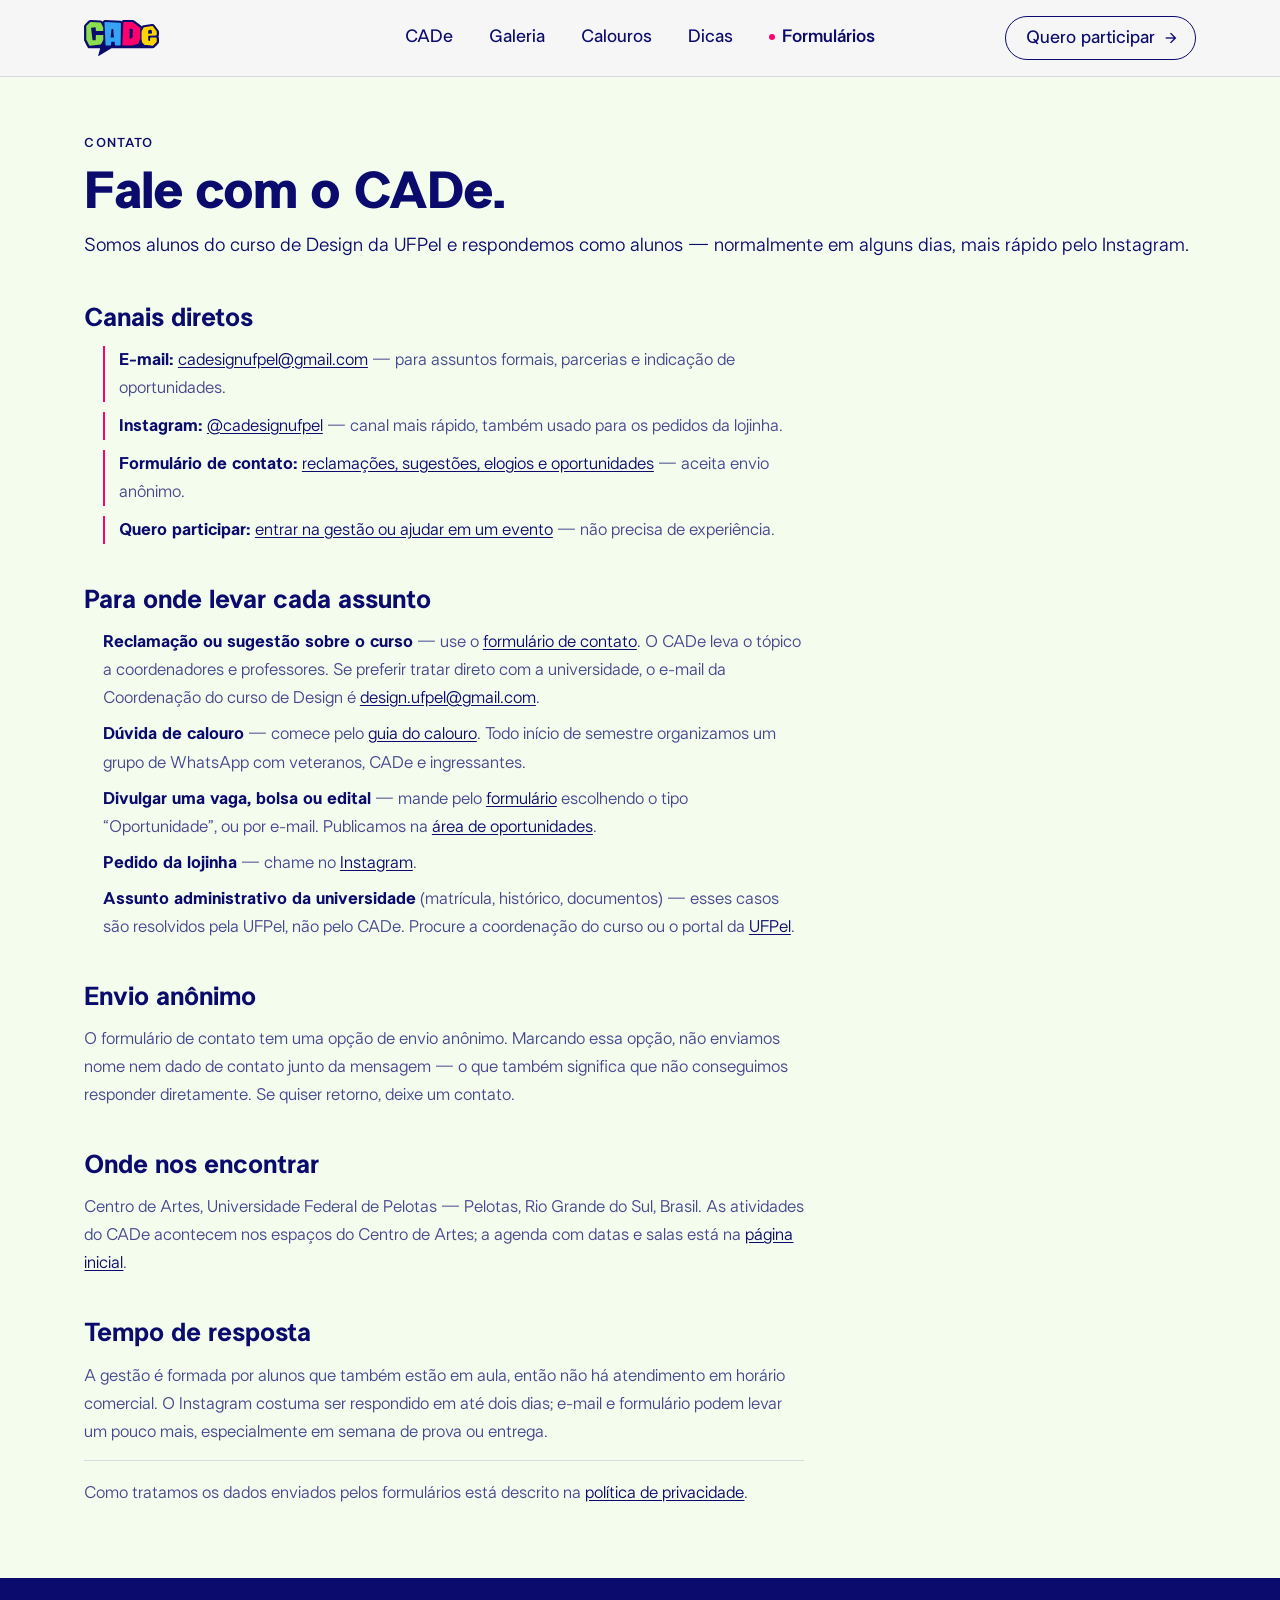
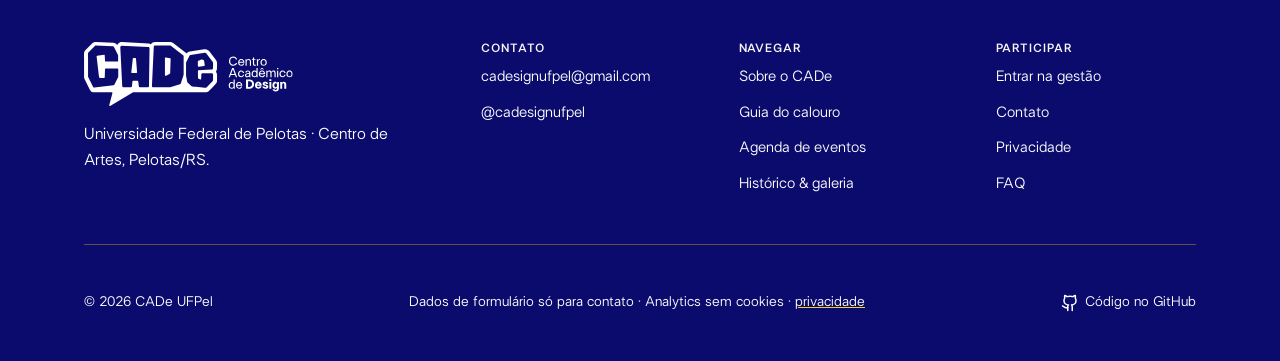
==== contato.html @ 1587efbf "melhorias UX" ====
<!DOCTYPE html>
<html lang="pt-BR">
<head>
<meta charset="utf-8">
<meta name="viewport" content="width=device-width, initial-scale=1, viewport-fit=cover">
<meta name="theme-color" content="#0b0b6d">
<title>Contato — CADe UFPel</title>
<meta name="description" content="Como falar com o Centro Acadêmico de Design da UFPel: e-mail, Instagram, formulários, endereço e para onde levar cada tipo de assunto.">
<link rel="canonical" href="https://cadeufpel.com/contato">
<link rel="alternate" type="text/markdown" href="https://cadeufpel.com/contato.md">
<meta property="og:type" content="website">
<meta property="og:url" content="https://cadeufpel.com/contato">
<meta property="og:site_name" content="CADe UFPel">
<meta property="og:title" content="Contato — CADe UFPel">
<meta property="og:description" content="Como falar com o Centro Acadêmico de Design da UFPel: e-mail, Instagram, formulários, endereço e para onde levar cada tipo de assunto.">
<meta property="og:image" content="https://cadeufpel.com/assets/og-image.png">
<meta property="og:locale" content="pt_BR">
<meta name="twitter:card" content="summary_large_image">
<meta name="twitter:title" content="Contato — CADe UFPel">
<meta name="twitter:description" content="Como falar com o Centro Acadêmico de Design da UFPel: e-mail, Instagram, formulários, endereço e para onde levar cada tipo de assunto.">
<meta name="twitter:image" content="https://cadeufpel.com/assets/og-image.png">
<link rel="preload" href="assets/font/LTSuperior-Regular.woff2" as="font" type="font/woff2" crossorigin>
<link rel="preload" href="assets/font/LTSuperior-ExtraBold.woff2" as="font" type="font/woff2" crossorigin>
<link rel="preload" href="assets/font/material-symbols.woff2" as="font" type="font/woff2" crossorigin>
<link rel="icon" href="assets/favicon.svg" type="image/svg+xml">
<link rel="apple-touch-icon" href="assets/apple-touch-icon.png">
<link rel="stylesheet" href="css/base.css">
<link rel="stylesheet" href="css/nav.css">
<link rel="stylesheet" href="css/agenda.css">
<link rel="stylesheet" href="css/secoes.css">
<link rel="stylesheet" href="css/componentes.css">
<link rel="stylesheet" href="css/icons.css">
<link rel="stylesheet" href="css/responsivo.css">
<link rel="stylesheet" href="css/institucional.css">
<script type="application/ld+json">
{
  "@context": "https://schema.org",
  "@type": "ContactPage",
  "url": "https://cadeufpel.com/contato",
  "inLanguage": "pt-BR",
  "name": "Contato — CADe UFPel",
  "mainEntity": {
    "@type": "Organization",
    "name": "Centro Acadêmico de Design da UFPel",
    "alternateName": ["CADe UFPel", "CADe Design UFPel"],
    "url": "https://cadeufpel.com/",
    "email": "cadesignufpel@gmail.com",
    "address": {
      "@type": "PostalAddress",
      "streetAddress": "Centro de Artes — Universidade Federal de Pelotas",
      "addressLocality": "Pelotas",
      "addressRegion": "RS",
      "addressCountry": "BR"
    },
    "contactPoint": [
      {
        "@type": "ContactPoint",
        "contactType": "geral",
        "email": "cadesignufpel@gmail.com",
        "availableLanguage": ["pt-BR"]
      },
      {
        "@type": "ContactPoint",
        "contactType": "coordenação do curso",
        "email": "design.ufpel@gmail.com",
        "availableLanguage": ["pt-BR"]
      }
    ],
    "sameAs": ["https://www.instagram.com/cadesignufpel", "https://github.com/diego-ruas/SiteCADe"]
  }
}
</script>
</head>
<body>

<!-- ===================== Nav ===================== -->
<header class="nav" data-od-id="nav">
  <div class="wrap nav-inner">
    <a class="nav-marca" href="index.html" aria-label="CADe UFPel — início" data-od-id="nav-marca">
      <img src="assets/logo-cade.svg" alt="CADe UFPel" width="75" height="36">
    </a>

    <button class="nav-toggle" type="button" aria-expanded="false" aria-controls="nav-links" data-od-id="nav-toggle">Menu</button>

    <nav class="nav-links" id="nav-links" aria-label="Seções do site" data-od-id="nav-links">
      <a class="nav-link" href="index.html#area-cade">CADe</a>
      <a class="nav-link" href="galeria.html">Galeria</a>
      <a class="nav-link" href="index.html#area-calouros">Calouros</a>
      <a class="nav-link" href="index.html#area-dicas">Dicas</a>
      <a class="nav-link" href="index.html#area-formularios" aria-current="page">Formulários</a>
      <a class="nav-link nav-link--mobile" href="index.html#form-participar">Quero participar</a>
    </nav>

    <a class="nav-cta" href="index.html#form-participar" data-od-id="nav-cta">
      Quero participar
      <span class="m-icon m-icon--16" aria-hidden="true">&#xe5c8;</span>
    </a>
  </div>
</header>

<main id="topo">
<div class="area" id="area-contato" style="background:var(--bg-forms)" data-od-id="area-contato">
  <section class="sec wrap" data-od-id="contato-institucional">
    <div class="sec-head">
      <p class="eyebrow">CONTATO</p>
      <h1 class="h-sec">Fale com o CADe.</h1>
      <p class="lead">Somos alunos do curso de Design da UFPel e respondemos como alunos — normalmente em alguns dias, mais rápido pelo Instagram.</p>
    </div>

    <div class="inst-prosa" data-od-id="contato-prosa">
      <h2>Canais diretos</h2>
      <ul class="inst-canais">
        <li><span><b>E-mail:</b> <a href="mailto:cadesignufpel@gmail.com">cadesignufpel@gmail.com</a> — para assuntos formais, parcerias e indicação de oportunidades.</span></li>
        <li><span><b>Instagram:</b> <a href="https://www.instagram.com/cadesignufpel" target="_blank" rel="noopener">@cadesignufpel</a> — canal mais rápido, também usado para os pedidos da lojinha.</span></li>
        <li><span><b>Formulário de contato:</b> <a href="index.html#form-falar">reclamações, sugestões, elogios e oportunidades</a> — aceita envio anônimo.</span></li>
        <li><span><b>Quero participar:</b> <a href="index.html#form-participar">entrar na gestão ou ajudar em um evento</a> — não precisa de experiência.</span></li>
      </ul>

      <h2>Para onde levar cada assunto</h2>
      <ul>
        <li><b>Reclamação ou sugestão sobre o curso</b> — use o <a href="index.html#form-falar">formulário de contato</a>. O CADe leva o tópico a coordenadores e professores. Se preferir tratar direto com a universidade, o e-mail da Coordenação do curso de Design é <a href="mailto:design.ufpel@gmail.com">design.ufpel@gmail.com</a>.</li>
        <li><b>Dúvida de calouro</b> — comece pelo <a href="index.html#area-calouros">guia do calouro</a>. Todo início de semestre organizamos um grupo de WhatsApp com veteranos, CADe e ingressantes.</li>
        <li><b>Divulgar uma vaga, bolsa ou edital</b> — mande pelo <a href="index.html#form-falar">formulário</a> escolhendo o tipo &ldquo;Oportunidade&rdquo;, ou por e-mail. Publicamos na <a href="index.html#oportunidades">área de oportunidades</a>.</li>
        <li><b>Pedido da lojinha</b> — chame no <a href="https://www.instagram.com/cadesignufpel" target="_blank" rel="noopener">Instagram</a>.</li>
        <li><b>Assunto administrativo da universidade</b> (matrícula, histórico, documentos) — esses casos são resolvidos pela UFPel, não pelo CADe. Procure a coordenação do curso ou o portal da <a href="https://portal.ufpel.edu.br/" target="_blank" rel="noopener">UFPel</a>.</li>
      </ul>

      <h2>Envio anônimo</h2>
      <p>O formulário de contato tem uma opção de envio anônimo. Marcando essa opção, não enviamos nome nem dado de contato junto da mensagem — o que também significa que não conseguimos responder diretamente. Se quiser retorno, deixe um contato.</p>

      <h2>Onde nos encontrar</h2>
      <p>Centro de Artes, Universidade Federal de Pelotas — Pelotas, Rio Grande do Sul, Brasil. As atividades do CADe acontecem nos espaços do Centro de Artes; a agenda com datas e salas está na <a href="index.html#agenda">página inicial</a>.</p>

      <h2>Tempo de resposta</h2>
      <p>A gestão é formada por alunos que também estão em aula, então não há atendimento em horário comercial. O Instagram costuma ser respondido em até dois dias; e-mail e formulário podem levar um pouco mais, especialmente em semana de prova ou entrega.</p>

      <p class="inst-nota">Como tratamos os dados enviados pelos formulários está descrito na <a href="privacidade.html">política de privacidade</a>.</p>
    </div>
  </section>
</div>
</main>

<!-- ===================== Footer ===================== -->
<footer class="footer sobre-navy" data-od-id="footer">
  <div class="wrap">
    <div class="footer-top">
      <div class="footer-marca">
        <img src="assets/logo-footer.svg" alt="CADe UFPel" width="209" height="64">
        <p>Universidade Federal de Pelotas · Centro de Artes, Pelotas/RS.</p>
      </div>

      <div class="footer-col">
        <b>CONTATO</b>
        <a href="mailto:cadesignufpel@gmail.com">cadesignufpel@gmail.com</a>
        <a href="https://www.instagram.com/cadesignufpel">@cadesignufpel</a>
      </div>

      <nav class="footer-col" aria-label="Navegar">
        <b>NAVEGAR</b>
        <a href="sobre.html">Sobre o CADe</a>
        <a href="index.html#area-calouros">Guia do calouro</a>
        <a href="index.html#agenda">Agenda de eventos</a>
        <a href="galeria.html">Histórico &amp; galeria</a>
      </nav>

      <nav class="footer-col" aria-label="Participar">
        <b>PARTICIPAR</b>
        <a href="index.html#form-participar">Entrar na gestão</a>
        <a href="contato.html">Contato</a>
        <a href="privacidade.html">Privacidade</a>
        <a href="index.html#faq">FAQ</a>
      </nav>
    </div>

    <div class="footer-rule"></div>

    <div class="footer-bottom">
      <p>© 2026 CADe UFPel</p>
      <p>Dados de formulário só para contato · Analytics sem cookies · <a href="privacidade.html">privacidade</a></p>
      <a class="footer-github" href="https://github.com/diego-ruas/SiteCADe" target="_blank" rel="noopener">
        <svg class="brand-icon" viewBox="0 0 24 24" width="18" height="18" fill="none" stroke="currentColor" stroke-width="2" stroke-linecap="round" stroke-linejoin="round" aria-hidden="true"><path d="M15 22v-4a4.8 4.8 0 0 0-1-3.5c3 0 6-2 6-5.5.08-1.25-.27-2.48-1-3.5.28-1.15.28-2.35 0-3.5 0 0-1 0-3 1.5-2.64-.5-5.36-.5-8 0C6 2 5 2 5 2c-.3 1.15-.3 2.35 0 3.5A5.403 5.403 0 0 0 4 9c0 3.5 3 5.5 6 5.5-.39.49-.68 1.05-.85 1.65-.17.6-.22 1.23-.15 1.85v4"/><path d="M9 18c-4.51 2-5-2-7-2"/></svg>
        Código no GitHub
      </a>
    </div>
  </div>
</footer>

<script>
/* ---------- Menu mobile ---------- */
(function(){
  var btn = document.querySelector('.nav-toggle');
  var links = document.getElementById('nav-links');
  btn.addEventListener('click', function(){
    var aberto = links.dataset.aberto === 'true';
    links.dataset.aberto = String(!aberto);
    btn.setAttribute('aria-expanded', String(!aberto));
  });
  links.addEventListener('click', function(e){
    if (e.target.closest('a')) { links.dataset.aberto = 'false'; btn.setAttribute('aria-expanded','false'); }
  });
})();
</script>
</body>
</html>
---- css/base.css ----
/* ============================================================
   Tipografia — LT Superior (self-hosted, assets/font/)
   ============================================================ */
@font-face{
  font-family:'LTSuperior';font-weight:400;font-style:normal;font-display:swap;
  src:url('../assets/font/LTSuperior-Regular.woff2') format('woff2');
}
@font-face{
  font-family:'LTSuperior';font-weight:500;font-style:normal;font-display:swap;
  src:url('../assets/font/LTSuperior-Medium.woff2') format('woff2');
}
@font-face{
  font-family:'LTSuperior';font-weight:600;font-style:normal;font-display:swap;
  src:url('../assets/font/LTSuperior-SemiBold.woff2') format('woff2');
}
@font-face{
  font-family:'LTSuperior';font-weight:700;font-style:normal;font-display:swap;
  src:url('../assets/font/LTSuperior-Bold.woff2') format('woff2');
}
@font-face{
  font-family:'LTSuperior';font-weight:800;font-style:normal;font-display:swap;
  src:url('../assets/font/LTSuperior-ExtraBold.woff2') format('woff2');
}

/* ============================================================
   Design system — CADe UFPel (migrado do Figma)
   ============================================================ */
:root{
  /* Cores da marca */
  --navy:#0b0b6d;          /* texto/sobre-claro + primária */
  --branco:#f6f6f6;        /* superfície */
  --ciano:#00dbee;
  --verde:#8cde51;
  --amarelo:#ffd500;
  --azul:#36a4f2;
  --rosa:#ff006d;
  --vermelho:#f6042e;
  --preto:#111111;

  /* Fundos de área */
  --bg-cade:#f2f3f9;
  --bg-calouros:#e9fcfe;
  --bg-dicas:#fffbe8;
  --bg-forms:#f3fced;

  /* Derivados */
  --linha:rgba(11,11,109,.12);
  --navy-75:rgba(11,11,109,.75);
  --navy-70:rgba(11,11,109,.7);
  --navy-55:rgba(11,11,109,.55);
  --navy-50:rgba(11,11,109,.5);
  --navy-35:rgba(11,11,109,.35);
  --verde-hover:#79cf3c;
  --navy-hover:#16168f;

  /* Ritmo */
  --gut:clamp(20px,6.6vw,96px);
  --sec-y:clamp(32px,4.5vw,64px);
  --r-card:20px;
  --r-painel:18px;
  --r-pill:100px;
}

*,*::before,*::after{box-sizing:border-box}
html{scroll-behavior:smooth;-webkit-text-size-adjust:100%}
body{
  margin:0;
  font-family:'LTSuperior',system-ui,sans-serif;
  font-variation-settings:"wdth" 100;
  color:var(--navy);
  background:var(--bg-cade);
  overflow-x:clip; /* clip, não hidden: hidden cria contexto de rolagem e mata o position:sticky da nav */
}
img{display:block;max-width:100%}
button{font:inherit;color:inherit}
h1,h2,h3,p{margin:0}
ul{margin:0;padding:0;list-style:none}

:where(a,button,summary,input,select,textarea,[tabindex]):focus-visible{
  outline:3px solid var(--navy);
  outline-offset:2px;
  border-radius:6px;
}
.sobre-navy :where(a,button):focus-visible{outline-color:var(--ciano)}

/* ---------- Tipografia ---------- */
.eyebrow{font-size:13px;font-weight:600;line-height:1.4;letter-spacing:1.04px}
.h-sec{font-size:clamp(32px,4.6vw,52px);font-weight:800;line-height:1.05;letter-spacing:-.02em}
.lead{font-size:clamp(16px,1.6vw,19px);font-weight:400;line-height:1.6}

/* ---------- Estrutura ---------- */
/* âncoras não podem parar embaixo da nav fixa */
.area,section[id],[id^="form-"]{scroll-margin-top:88px}

.area{position:relative}
.faixa{height:8px;width:100%}
.wrap{max-width:1440px;margin-inline:auto;padding-inline:var(--gut)}
.sec{padding-block:var(--sec-y);position:relative}
.sec-head{display:flex;flex-direction:column;gap:12px}

/* mascotes decorativos no canto superior direito da seção */
.mascote-canto{position:absolute;top:clamp(16px,4vw,48px);right:var(--gut);width:clamp(104px,13vw,176px);height:auto;pointer-events:none}

/* ---------- Botões ---------- */
.btn{
  display:inline-flex;align-items:center;justify-content:center;gap:8px;
  padding:20px 32px;border-radius:var(--r-pill);border:2px solid transparent;
  font-size:16px;font-weight:700;line-height:1.4;text-decoration:none;
  cursor:pointer;min-height:44px;
  transition:background-color .18s ease,border-color .18s ease,transform .18s ease;
}
.btn svg{width:20px;height:20px;flex:none}
.btn--primary{background:var(--verde);border-color:var(--verde);color:var(--navy)}
.btn--navy{background:var(--navy);border-color:var(--navy);color:var(--branco)}
.btn--ghost{background:var(--branco);border-color:var(--navy);color:var(--navy)}
.btn--bloco{width:100%}

@media (hover:hover){
  .btn--primary:hover{background:var(--verde-hover);border-color:var(--verde-hover)}
  .btn--navy:hover{background:var(--navy-hover);border-color:var(--navy-hover)}
  .btn--ghost:hover{background:#e2e4f2}
}
---- css/nav.css ----
/* ============================================================
   01 Nav
   ============================================================ */
.nav{
  position:sticky;top:0;z-index:50;background:var(--branco);
  border-bottom:1px solid var(--linha);
}
.nav-inner{display:grid;grid-template-columns:1fr auto 1fr;align-items:center;column-gap:24px;padding-block:16px}
.nav-marca{justify-self:start}
.nav-marca img{height:36px;width:auto}
.nav-toggle{justify-self:end}
.nav-links{display:flex;align-items:center;justify-self:center;gap:32px}
.nav-cta{justify-self:end}
.nav-link{
  display:inline-flex;align-items:center;gap:7px;
  font-size:18px;font-weight:500;color:var(--navy);text-decoration:none;
  padding:8px 2px;border-bottom:2px solid transparent;
}
.nav-link[aria-current="page"]{font-weight:600}
/* o ponto vive no link ativo, então acompanha a seção em que você está */
.nav-link[aria-current="page"]::before{
  content:"";width:6px;height:6px;border-radius:50%;background:var(--rosa);flex:none;
}
.nav-link--mobile{display:none}
.nav-cta{
  display:inline-flex;align-items:center;gap:8px;
  padding:12px 16px 12px 20px;border:1.5px solid var(--navy);border-radius:var(--r-pill);
  font-size:18px;font-weight:500;color:var(--navy);text-decoration:none;min-height:44px;
  transition:background-color .18s ease;
}
.nav-cta svg{width:16px;height:16px}
.nav-toggle{display:none}

@media (hover:hover){
  .nav-link:hover{border-bottom-color:var(--navy)}
  .nav-cta:hover{background:#e2e4f2}
}
---- css/agenda.css ----
/* ============================================================
   03 Agenda
   ============================================================ */
.agenda-head{display:flex;align-items:center;justify-content:space-between;gap:24px;flex-wrap:wrap}
.agenda-corpo{display:grid;grid-template-columns:520px minmax(0,1fr);gap:24px;margin-top:40px;align-items:start}
.calendario{display:flex;flex-direction:column;gap:16px}
.mes{
  background:var(--branco);border:1px solid var(--linha);border-radius:var(--r-painel);
  padding:24px;display:flex;flex-direction:column;gap:12px;
}
.mes-nome{font-size:13px;font-weight:600}
.mes-cab{display:flex;align-items:center;justify-content:space-between;gap:8px}
.mes-nav{
  background:none;border:1px solid var(--linha);border-radius:8px;width:28px;height:28px;
  display:flex;align-items:center;justify-content:center;cursor:pointer;
  font-size:16px;font-weight:700;line-height:1;color:var(--navy-75);
}
.dia--hoje{outline:2px solid var(--navy);outline-offset:2px}
.semana{display:grid;grid-template-columns:repeat(7,1fr);gap:4px}
.rotulo{font-size:11px;font-weight:600;color:var(--navy-50);text-align:center;padding-block:4px}
.dia{
  height:40px;border-radius:10px;border:2px solid transparent;background:none;
  display:flex;align-items:center;justify-content:center;
  font-size:14px;font-weight:600;color:var(--navy-75);
  transition:background-color .16s ease;
}
.dia--vazio{visibility:hidden}
button.dia{cursor:pointer}
.dia--amarelo{background:var(--amarelo);color:var(--navy);font-weight:700}
.dia--ciano{background:var(--ciano);color:var(--navy);font-weight:700}
.dia--azul{background:var(--azul);color:var(--navy);font-weight:700}
.dia[aria-pressed="true"]{border-color:var(--navy)}

.painel{display:flex;flex-direction:column;gap:16px;min-width:0}
.detalhe{
  background:var(--branco);border:1px solid var(--linha);border-radius:var(--r-painel);
  padding:24px;display:flex;flex-direction:column;gap:8px;
}
.detalhe-rot{font-size:11px;font-weight:600;color:var(--navy-70)}
.detalhe-data{font-size:13px;font-weight:600;color:var(--navy-75)}
.detalhe-titulo{font-size:clamp(22px,2.4vw,28px);font-weight:800}
.detalhe-desc{font-size:15px;line-height:1.4;color:rgba(11,11,109,.8)}

.eventos{display:flex;flex-direction:column;gap:32px}
.evt-mes{display:flex;flex-direction:column;gap:12px}
.evt-mes-head{display:flex;align-items:center;gap:16px}
.evt-mes-head span{font-size:13px;font-weight:600;letter-spacing:.5px;white-space:nowrap}
.regua{height:1px;flex:1;background:var(--linha)}
.evt{
  display:flex;align-items:center;gap:20px;width:100%;text-align:left;
  background:var(--branco);border:1px solid var(--linha);border-radius:var(--r-painel);
  padding:20px 24px;cursor:pointer;
  transition:border-color .18s ease,transform .18s ease;
}
.evt-data{
  display:flex;flex-direction:column;align-items:center;flex:none;
  padding:12px 16px;border-radius:12px;min-width:64px;
}
.evt-data--amarelo{background:var(--amarelo)}
.evt-data--ciano{background:var(--ciano)}
.evt-data--azul{background:var(--azul)}
.evt-dia{font-size:26px;font-weight:800;line-height:1}
.evt-ms{font-size:11px;font-weight:600;line-height:1.4;letter-spacing:.66px}
.evt-dow{font-size:10px;font-weight:600;color:rgba(11,11,109,.65)}
.evt-info{display:flex;flex-direction:column;gap:4px;flex:1;min-width:0}
.evt-titulo{font-size:clamp(17px,1.8vw,20px);font-weight:700;line-height:1.4}
.evt-desc{font-size:15px;line-height:1.4}
.evt-seta{font-size:25px;flex:none}

@media (hover:hover){
  .mes-nav:hover{background:rgba(11,11,109,.09);color:var(--navy)}
  button.dia:hover{background:rgba(11,11,109,.09);color:var(--navy)}
  .dia--amarelo:hover{background:#e6c000}
  .dia--ciano:hover{background:#00bed0}
  .dia--azul:hover{background:#1c8dd9}
  .evt:hover{border-color:var(--navy);transform:translateY(-2px)}
}
---- css/secoes.css ----
/* ============================================================
   04 O que é o CADe
   ============================================================ */
.quem-txt{display:flex;flex-direction:column;gap:24px;margin-top:48px}
.quem-txt p{font-size:clamp(16px,1.5vw,18px);line-height:1.65;max-width:62ch}
.gestao{display:flex;flex-direction:column;gap:16px;margin-top:48px}
.gestao-head{display:flex;align-items:center;justify-content:space-between;gap:16px}
.gestao-head b{font-size:12px;font-weight:600;letter-spacing:.96px}
.gestao-head span{font-size:13px;font-weight:500}

/* ============================================================
   05 Histórico & Galeria
   ============================================================ */
.galeria-wrap{position:relative;margin-top:40px}
.galeria{
  display:grid;grid-auto-flow:column;grid-template-rows:repeat(2,160px);
  grid-auto-columns:min(300px,72vw);gap:16px;padding-block:6px;
  overflow-x:auto;scroll-snap-type:x mandatory;
  scrollbar-width:none;-ms-overflow-style:none;
}
.galeria::-webkit-scrollbar{display:none}
.gal-foto{
  width:100%;height:100%;scroll-snap-align:start;
  border:0;text-align:left;cursor:pointer;
  border-radius:16px;padding:16px;display:flex;align-items:flex-end;
  font-size:12px;font-weight:600;line-height:1.4;
  transition:transform .18s ease;
}
/* cards do carrossel são sempre foto real (vindas do Drive): legenda em branco sobre o degradê */
.galeria .gal-foto{position:relative;overflow:hidden}
.galeria .gal-foto img{position:absolute;inset:0;width:100%;height:100%;object-fit:cover}
.galeria .gal-foto img~span{
  position:relative;z-index:1;color:var(--branco);width:calc(100% + 32px);margin:-16px;padding:16px;
  background:linear-gradient(0deg,rgba(11,11,109,.85),transparent 70%);
}
.gal-seta{
  position:absolute;top:50%;translate:0 -50%;z-index:2;
  width:44px;height:44px;border-radius:50%;flex:none;
  background:#fff;border:1.5px solid var(--navy);color:var(--navy);
  display:flex;align-items:center;justify-content:center;cursor:pointer;
  transition:background-color .18s ease,opacity .18s ease;
}
.gal-seta--prev{left:8px}
.gal-seta--next{right:8px}
.gal-seta[disabled]{opacity:.35;cursor:default;pointer-events:none}

/* ============================================================
   Lojinha
   ============================================================ */
.loja-badge{
  display:inline-flex;align-items:center;gap:8px;align-self:flex-start;
  margin-top:4px;padding:8px 16px;border-radius:var(--r-pill);
  background:#d9005d;color:var(--branco);text-decoration:none; /* --rosa puro só dá 3.55:1 com branco */
  font-size:13px;font-weight:700;transition:background-color .18s ease,transform .18s ease;
}
.produtos{display:grid;grid-template-columns:repeat(4,minmax(0,1fr));gap:16px;margin-top:40px}
.produto{
  background:#fff;border:1px solid var(--linha);border-radius:var(--r-painel);
  padding:16px;display:flex;flex-direction:column;gap:12px;
  text-decoration:none;color:var(--navy);
  transition:border-color .18s ease,transform .18s ease;
}
.produto-img{position:relative;overflow:hidden;border-radius:12px}
.produto-img img{width:100%;height:200px;object-fit:cover;display:block;transition:transform .3s ease}
.produto-img::after{content:"";position:absolute;inset:0;z-index:1;background:var(--navy);opacity:0;transition:opacity .18s ease}
.produto-hover{
  position:absolute;z-index:2;top:50%;left:50%;translate:-50% -50%;
  display:inline-flex;align-items:center;gap:6px;white-space:nowrap;
  padding:10px 18px;border-radius:var(--r-pill);
  background:#fff;color:var(--navy);font-size:13px;font-weight:700;
  opacity:0;scale:.92;transition:opacity .18s ease,scale .18s ease;
}
.produto-hover svg{width:16px;height:16px;flex:none}
.produto:focus-visible .produto-hover{opacity:1;scale:1}
.produto b{font-size:20px;font-weight:700;line-height:1.2}
.produto span{font-size:14px;color:var(--navy-70)}
.produto-cta{
  align-items:center;justify-content:center;text-align:center;gap:12px;
  background:var(--navy);color:var(--branco);border-color:var(--navy);
}
.produto-cta span{color:rgba(246,246,246,.75)}
.loja-nota{font-size:15px;color:var(--navy-75);margin-top:40px}

/* ============================================================
   06 Guia do Calouro
   ============================================================ */
.guia-corpo{display:grid;grid-template-columns:451px minmax(0,1fr);gap:40px;align-items:stretch;margin-top:40px}
.guia-foto{
  background:var(--ciano) center/cover no-repeat;border-radius:16px;min-height:360px;
  display:flex;align-items:flex-end;padding:16px;
  font-size:12px;font-weight:600;color:#fff;text-shadow:0 1px 4px rgba(0,0,0,.6);
}
.guia-cards{display:grid;grid-template-columns:repeat(2,minmax(0,1fr));gap:20px}
.card{
  background:#fff;border:1px solid var(--linha);border-radius:var(--r-card);
  padding:24px;display:flex;flex-direction:column;gap:12px;
  text-decoration:none;color:var(--navy);text-align:left;width:100%;cursor:pointer;
  transition:border-color .18s ease,transform .18s ease;
}
.card b{font-size:21px;font-weight:700;line-height:1.2;display:flex;align-items:center;justify-content:space-between;gap:12px}
.card b svg{width:20px;height:20px;flex:none}
.card p{font-size:15px;line-height:1.55}

/* ============================================================
   07 Oportunidades
   ============================================================ */
.op-head{display:flex;align-items:flex-end;justify-content:space-between;gap:24px;flex-wrap:wrap}
.op-head .sec-head{max-width:62ch}
.op-head .lead{font-size:clamp(16px,1.5vw,18px)}
.oportunidades{display:grid;grid-template-columns:repeat(3,minmax(0,1fr));gap:16px;margin-top:40px}
.oportunidades--vazio{grid-template-columns:minmax(0,1fr)}
.op-vazio{
  border:1.5px dashed var(--navy-35);border-radius:var(--r-card);
  padding:32px 24px;text-align:center;
  font-size:15px;line-height:1.5;color:var(--navy-70);
}
.op{
  background:#fff;border:1.5px solid var(--navy);border-radius:var(--r-card);
  padding:24px;display:flex;flex-direction:column;gap:12px;
  font:inherit;color:var(--navy);text-align:left;cursor:pointer;
  transition:background-color .18s ease,transform .18s ease;
}
.op-cta{
  display:flex;align-items:center;gap:8px;margin-top:auto;
  font-size:15px;font-weight:700;line-height:1.4;
}
.op-cta svg{width:20px;height:20px;flex:none}
.tag{
  align-self:flex-start;padding:4px 12px;border-radius:var(--r-pill);
  font-size:11px;font-weight:600;line-height:1.4;letter-spacing:.66px;
}
.tag--verde{background:var(--verde)}
.tag--amarelo{background:var(--amarelo)}
.tag--ciano{background:var(--ciano)}
.op b{font-size:21px;font-weight:700;line-height:1.2}
.op span{font-size:15px;line-height:1.5}

/* ============================================================
   08 FAQ
   ============================================================ */
.faq-grid{display:grid;grid-template-columns:420px minmax(0,1fr);gap:64px}
.faq-grid .sec-head p{font-size:clamp(15px,1.4vw,17px);line-height:1.6}
.faq-grid .h-sec{font-size:clamp(30px,4.2vw,48px)}
.faq-lista{display:flex;flex-direction:column;gap:12px}
.faq{
  background:#fff;border-radius:16px;border:1px solid transparent;
  transition:background-color .18s ease,border-color .18s ease;
}
.faq[open]{background:var(--navy);border-color:var(--navy)}
.faq summary{
  list-style:none;cursor:pointer;
  display:flex;align-items:center;justify-content:space-between;gap:16px;
  padding:20px 24px;font-size:17px;font-weight:700;line-height:1.4;min-height:44px;
}
.faq summary::-webkit-details-marker{display:none}
.faq[open] summary{color:var(--branco);font-size:18px;line-height:1.3}
.faq-icone{font-size:22px;flex:none}
.faq[open] .faq-icone--mais{display:none}
.faq:not([open]) .faq-icone--menos{display:none}
.faq[open] .faq-icone--menos{font-size:28px}
.faq-icone--mais{color:var(--rosa)}
.faq-icone--menos{color:var(--amarelo)}
.faq-resposta{padding:0 24px 20px;font-size:15px;line-height:1.6;color:var(--branco);max-width:70ch}
.faq-resposta em{font-style:normal;opacity:.8}
.faq-resposta a{color:var(--branco);text-decoration-color:var(--amarelo)}

/* ============================================================
   09 Links
   ============================================================ */
.links{display:grid;grid-template-columns:repeat(3,minmax(0,1fr));gap:16px;margin-top:40px}
.link-card{
  background:#fff;border:1.5px solid var(--navy);border-radius:var(--r-card);
  padding:24px;display:flex;flex-direction:column;gap:8px;text-decoration:none;color:var(--navy);
  transition:background-color .18s ease,transform .18s ease;
}
.link-top{display:flex;align-items:center;justify-content:space-between;gap:12px}
.link-top b{font-size:20px;font-weight:700;line-height:1.4}
.link-top svg{width:20px;height:20px;flex:none}
.link-card span{font-size:15px;line-height:1.4}

/* ============================================================
   10 Formulários
   ============================================================ */
.forms{display:grid;grid-template-columns:repeat(2,minmax(0,1fr));gap:20px;margin-top:40px}
.form{
  background:#fff;border:1px solid var(--linha);border-radius:24px;
  padding:clamp(20px,3vw,32px);display:flex;flex-direction:column;gap:20px;
}
.form h3{font-size:clamp(22px,2.2vw,26px);font-weight:700;line-height:1.2}
.form>p{font-size:16px;line-height:1.55}
.campo{display:flex;flex-direction:column;gap:8px}
.campo label{font-size:13px;font-weight:600;line-height:1.4}
.campo input,.campo select,.campo textarea{
  width:100%;font:inherit;font-size:16px;color:var(--navy);
  background:var(--branco);border:1.5px solid var(--navy);border-radius:12px;
  padding:12px 16px;min-height:44px;
}
.campo textarea{min-height:112px;resize:vertical;line-height:1.4}
.campo ::placeholder{color:var(--navy-70)}
.campo input:not(:placeholder-shown):invalid,
.campo textarea:not(:placeholder-shown):invalid{border-color:var(--vermelho)}
.campo-duplo{display:grid;grid-template-columns:repeat(2,minmax(0,1fr));gap:16px}
.pills{display:flex;flex-wrap:wrap;gap:8px}
.pill input{position:absolute;opacity:0;width:0;height:0}
.pill span{
  display:inline-flex;align-items:center;min-height:44px;
  padding:10px 18px;border-radius:var(--r-pill);
  border:1px solid var(--navy-35);font-size:15px;cursor:pointer;
  transition:background-color .18s ease,border-color .18s ease;
}
.pill input:checked+span{background:var(--navy);border-color:var(--navy);color:var(--branco);font-weight:700}
.pill input:focus-visible+span{outline:3px solid var(--navy);outline-offset:2px}
.check{display:flex;align-items:center;gap:10px;font-size:15px;cursor:pointer;min-height:44px}
.check input{width:18px;height:18px;accent-color:var(--navy);flex:none}
.form-nota{font-size:13px;line-height:1.4;color:var(--navy-70)}
.form-nota--erro{color:var(--vermelho)}
.hp{position:absolute;left:-9999px;width:1px;height:1px;opacity:0}

/* ============================================================
   11 Footer
   ============================================================ */
.footer{background:var(--navy);color:#fff;padding-block:64px 48px}
.footer-top{display:flex;justify-content:space-between;gap:40px;flex-wrap:wrap}
.footer-marca{display:flex;flex-direction:column;gap:16px;max-width:340px}
.footer-marca img{height:64px;width:auto;align-self:flex-start}
.footer-marca p{font-size:16px;line-height:1.6}
.footer-col{display:flex;flex-direction:column;gap:12px;min-width:200px}
.footer-col b{font-size:12px;font-weight:600;letter-spacing:.96px;color:var(--branco)}
.footer-col a{font-size:15px;line-height:1.5;color:#fff;text-decoration:none;border-bottom:1px solid transparent;align-self:flex-start}
.footer-rule{height:1px;background:rgba(255,213,0,.35);margin-block:48px}
.footer-bottom{display:flex;align-items:center;justify-content:space-between;gap:16px;flex-wrap:wrap;font-size:14px;line-height:1.4}
.footer-bottom a{color:inherit;text-decoration-color:var(--amarelo)}
.footer-github{display:inline-flex;align-items:center;gap:6px;text-decoration:none}

@media (hover:hover){
  .gal-foto:hover{transform:translateY(-4px)}
  .gal-seta:hover{background:#e2e4f2}
  .loja-badge:hover{background:var(--navy);transform:translateY(-2px)}
  .produto:hover{border-color:var(--navy);transform:translateY(-2px)}
  .produto:hover .produto-img img{transform:scale(1.06)}
  .produto:hover .produto-img::after{opacity:.5}
  .produto:hover .produto-hover{opacity:1;scale:1}
  .produto-cta:hover{background:var(--navy-hover);border-color:var(--navy-hover)}
  a.card:hover,button.card:hover{border-color:var(--navy);transform:translateY(-2px)}
  .op:hover{background:#e2e4f2;transform:translateY(-2px)}
  .faq:not([open]):hover{background:#eceef8}
  .faq[open]:hover{background:var(--navy-hover)}
  .faq-resposta a:hover{color:var(--amarelo)}
  .link-card:hover{background:#e2e4f2;transform:translateY(-2px)}
  .pill span:hover{background:#e2e4f2;border-color:var(--navy)}
  .footer-col a:hover{border-bottom-color:var(--amarelo)}
  .footer-bottom a:hover{color:var(--amarelo)}
}
---- css/componentes.css ----
/* ============================================================
   Faixa de fotos em rotação contínua (a trilha é duplicada por JS)
   ============================================================ */
.fotos-scroll{
  overflow:hidden;
  margin-inline:calc(var(--gut) * -1);   /* sangra até a borda da tela */
  padding-block:2px;
  -webkit-mask-image:linear-gradient(90deg,transparent,#000 var(--gut),#000 calc(100% - var(--gut)),transparent);
  mask-image:linear-gradient(90deg,transparent,#000 var(--gut),#000 calc(100% - var(--gut)),transparent);
}
@keyframes fotos-marquee{to{transform:translate3d(-50%,0,0)}}
.fotos-track{
  display:flex;gap:12px;width:max-content;
  animation:fotos-marquee 40s linear infinite;animation-play-state:paused;   /* JS liga/pausa; roda no compositor, sem custo de main thread */
}
.gestao-foto{
  width:158px;height:158px;flex:none;position:relative;overflow:hidden;
  border-radius:16px;display:flex;align-items:center;justify-content:center;
  background:var(--navy-10,#e8e8f5);
}
.gestao-foto img{
  width:100%;height:100%;object-fit:cover;display:block;
  transition:transform .25s ease;
}
.gestao-nome{
  position:absolute;inset:auto 0 0 0;padding:10px 12px 8px;
  font-size:13px;font-weight:700;color:#fff;text-align:left;
  background:linear-gradient(0deg,rgba(11,11,109,.88),rgba(11,11,109,0));
  opacity:0;transform:translateY(8px);
  transition:opacity .18s ease,transform .18s ease;
}
.gestao-foto:focus-within .gestao-nome{opacity:1;transform:translateY(0)}
/* sem mouse não existe hover: nome fica sempre visível em vez de escondido pra sempre,
   independente do tamanho da tela (tablets também são touch) */
@media (hover:none){
  .gestao-nome{opacity:1;transform:none;background:linear-gradient(0deg,rgba(11,11,109,.78),rgba(11,11,109,0) 70%)}
}
@media (hover:hover){
  .gestao-foto:hover img{transform:scale(1.06)}
  .gestao-foto:hover .gestao-nome{opacity:1;transform:translateY(0)}
}

.toast-mailto{
  position:fixed;left:50%;bottom:24px;transform:translateX(-50%);z-index:200;
  background:var(--navy);color:#fff;padding:10px 18px;border-radius:999px;
  font-size:14px;font-weight:600;box-shadow:0 8px 24px rgba(11,11,109,.28);
}

/* ============================================================
   Popup de oportunidade
   ============================================================ */
.modal{
  position:fixed;inset:0;z-index:100;
  display:flex;align-items:center;justify-content:center;
  padding:24px;background:rgba(11,11,109,.62);
}
.modal[hidden]{display:none}
.modal-cartao{
  background:var(--branco);border-radius:24px;
  padding:clamp(24px,4vw,40px) clamp(20px,4vw,40px) clamp(24px,4vw,32px);
  max-width:560px;width:100%;position:relative;
  display:flex;flex-direction:column;gap:16px;
  max-height:calc(100vh - 48px);max-height:calc(100dvh - 48px);overflow:auto;
}
.modal-fechar{
  position:absolute;top:14px;right:14px;width:44px;height:44px;
  border-radius:50%;border:1.5px solid var(--navy);background:var(--branco);
  display:flex;align-items:center;justify-content:center;cursor:pointer;
  transition:background-color .18s ease;
}
.modal-fechar img{width:18px;height:18px}
.modal-titulo{font-size:clamp(24px,2.6vw,32px);font-weight:800;line-height:1.15;letter-spacing:-.02em}
.modal-texto{font-size:16px;line-height:1.6;color:var(--navy-75)}
.modal .btn{margin-top:8px}

/* lista de pastas do Drive dentro do popup Materiais */
.mat-lista{list-style:none;display:flex;flex-direction:column;gap:10px}
.mat-item a{
  display:flex;align-items:center;gap:12px;
  padding:14px 16px;border-radius:16px;text-decoration:none;
  border:1.5px solid var(--navy-35);color:var(--navy);
  transition:border-color .18s ease,background-color .18s ease,transform .18s ease;
}
.mat-nome{font-weight:700;font-size:16px;flex:1;min-width:0}
.mat-qtd{font-size:13px;color:var(--navy-55);white-space:nowrap}
.mat-item .m-icon{flex:none}
@media (hover:hover){
  .mat-item a:hover{border-color:var(--navy);background:#e2e4f2;transform:translateX(2px)}
}
@media (prefers-reduced-motion:reduce){
  .mat-item a{transition:none}
  .mat-item a:hover{transform:none}
}

/* ============================================================
   Lightbox da galeria (zoom por clique, arraste/scroll pra navegar)
   ============================================================ */
.modal--lightbox{flex-direction:column;gap:16px;background:rgba(11,11,109,.92)}
.lightbox-viewport{
  max-width:min(900px,92vw);max-height:calc(100vh - 140px);max-height:calc(100dvh - 140px);
  width:100%;aspect-ratio:4/3;overflow:hidden;border-radius:16px;
  background:rgba(255,255,255,.06);
}
.lightbox-viewport.zoom{overflow:auto;cursor:zoom-out}
.lightbox-img{
  width:100%;height:100%;display:flex;align-items:flex-end;
  padding:24px;font-size:clamp(18px,2.4vw,24px);font-weight:700;color:var(--branco);
  cursor:zoom-in;transition:width .25s ease,height .25s ease;
}
.lightbox-img img{width:100%;height:100%;object-fit:contain;display:block;pointer-events:none}
.lightbox-viewport.zoom .lightbox-img{width:200%;height:200%}
.lightbox-legenda{color:var(--branco);font-size:14px;text-align:center}

/* ============================================================
   Botão voltar ao topo
   ============================================================ */
.topo{
  position:fixed;right:clamp(16px,4vw,36px);bottom:clamp(18px,3vw,32px);z-index:60;
  width:52px;height:52px;border-radius:50%;border:none;cursor:pointer;
  display:flex;align-items:center;justify-content:center;
  background:var(--navy);color:var(--branco);
  box-shadow:0 10px 24px var(--navy-35);
  opacity:0;visibility:hidden;transform:translateY(10px);
  transition:opacity .2s ease,visibility .2s ease,transform .2s ease,background-color .18s ease;
}
.topo[data-ativo="true"]{opacity:1;visibility:visible;transform:none}
.topo:focus-visible{outline-color:var(--ciano)}

@media (hover:hover){
  .modal-fechar:hover{background:#e2e4f2}
  .topo:hover{background:var(--navy-hover)}
}
---- css/icons.css ----
/* ============================================================
   Ícones — Google Material Symbols Outlined (self-hosted, subset)
   Glifos por codepoint PUA numa <span aria-hidden>; estáticos.
   O logo do GitHub não existe no Material: segue SVG inline.
   ============================================================ */
@font-face{
  font-family:'MaterialSymbols';font-weight:400;font-style:normal;font-display:block;
  src:url('../assets/font/material-symbols.woff2') format('woff2');
}

.m-icon{
  font-family:'MaterialSymbols';font-weight:400;font-style:normal;
  font-size:20px;line-height:1;letter-spacing:normal;text-transform:none;
  display:block;flex:none;white-space:nowrap;word-wrap:normal;direction:ltr;
  -webkit-font-smoothing:antialiased;-moz-osx-font-smoothing:grayscale;
  user-select:none;
}
.m-icon--16{font-size:16px}
.m-icon--18{font-size:18px}

/* GitHub: SVG inline (Material Symbols não traz logos de marca) */
.brand-icon{display:block;flex:none}
---- css/responsivo.css ----
/* ============================================================
   Responsivo
   ============================================================ */
@media (max-width:1180px){
  .agenda-corpo{grid-template-columns:minmax(0,1fr)}
  .calendario{flex-direction:row;flex-wrap:wrap}
  .mes{flex:1 1 300px}
  .faq-grid{grid-template-columns:minmax(0,1fr);gap:32px}
  .guia-corpo{grid-template-columns:minmax(0,1fr)}
  .guia-foto{min-height:220px}
  .produtos{grid-template-columns:repeat(2,minmax(0,1fr))}
  .mascote-canto{position:static;margin:0 0 24px auto}
}
@media (max-width:900px){
  .hero-grid{flex-direction:column;align-items:flex-start}
  .hero-mascote{width:clamp(88px,20vw,120px);order:-1;margin:0 auto 4px}
  .oportunidades{grid-template-columns:minmax(0,1fr)}
  .links{grid-template-columns:repeat(2,minmax(0,1fr))}
  .forms{grid-template-columns:minmax(0,1fr)}
}
@media (max-width:720px){
  .nav-inner{display:flex;justify-content:space-between;flex-wrap:wrap;row-gap:12px}
  .nav-toggle{
    display:inline-flex;align-items:center;justify-content:center;gap:8px;
    min-height:44px;padding:10px 18px;border-radius:var(--r-pill);
    border:1.5px solid var(--navy);background:var(--branco);font-size:16px;font-weight:600;cursor:pointer;
  }
  .nav-links{
    display:none;order:3;flex-basis:100%;flex-direction:column;align-items:flex-start;
    gap:4px;padding-bottom:8px;
  }
  .nav-links[data-aberto="true"]{display:flex}
  .nav-link{width:100%;min-height:44px;border-bottom:1px solid var(--linha)}
  .nav-link--mobile{display:flex;font-weight:700;border-bottom:0}
  .nav-cta{display:none}
  .nav-cta.galeria-drive-cta{display:inline-flex}
  .agenda-head{align-items:flex-start}
  .agenda-head .btn{width:100%}
  .op-head .btn{width:100%}
  /* ritmo vertical: telas pequenas pedem seções mais curtas */
  :root{--gut:24px;--sec-y:40px}
  .area,section[id],[id^="form-"]{scroll-margin-top:72px}

  .btn{padding:16px 24px}
  .hero-grid{gap:32px}
  .mascote-canto{width:96px;margin-bottom:8px}

  /* Calendário: célula vira alvo de toque de 44px */
  .mes{padding:16px;gap:10px}
  .semana{gap:3px}
  .dia{height:44px;border-radius:8px}
  .rotulo{padding-block:2px}

  /* Faixa de fotos: peças menores e giro um pouco mais rápido */
  .fotos-track{gap:10px;animation-duration:32s}
  .gestao-foto{width:124px;height:124px;border-radius:14px}
  .gestao-nome{font-size:12px;padding:8px 10px 6px}

  /* Galeria: carrossel encolhe padding/fonte/linhas, largura do cartão já é fluida (min(300px,72vw)) */
  .galeria{gap:12px;grid-template-rows:repeat(2,130px)}
  .gal-foto{padding:12px;font-size:11px}
  .gal-seta{width:44px;height:44px}
  /* Galeria completa: fotos mais compactas em telas pequenas */
  .galeria-grid{grid-template-columns:repeat(auto-fill,minmax(140px,1fr));gap:10px;grid-auto-rows:130px}

  .produtos{grid-template-columns:repeat(2,minmax(0,1fr));gap:12px}
  .produto{padding:12px;gap:10px}
  .produto-img img{height:140px}
  .produto b{font-size:17px}

  .guia-cards{grid-template-columns:minmax(0,1fr)}
  .guia-foto{min-height:180px}
  .links{grid-template-columns:minmax(0,1fr)}

  .faq summary{font-size:16px;padding:18px 20px}
  .faq[open] summary{font-size:17px}
  .faq-resposta{padding:0 20px 18px}

  .evt{flex-wrap:wrap;gap:16px;padding:16px 20px}
  .evt-data{order:1}
  .evt-seta{order:2;margin-left:auto}
  .evt-info{flex-basis:100%;order:3}
  .campo-duplo{grid-template-columns:minmax(0,1fr)}
  .footer{padding-block:48px 40px}
  .footer-rule{margin-block:32px}
  .footer-col{min-width:0}

  .topo{width:48px;height:48px;bottom:16px}
}

/* Telas estreitas (≤400px): 2 colunas de produto ficam apertadas demais */
@media (max-width:400px){
  :root{--gut:18px}
  .produtos{grid-template-columns:minmax(0,1fr)}
  .produto-img img{height:180px}
  .galeria{grid-template-rows:repeat(2,110px)}
}
@media (max-width:720px) and (hover:hover){
  .nav-toggle:hover{background:#e2e4f2}
}
@media (prefers-reduced-motion:reduce){
  html{scroll-behavior:auto}
  *{transition-duration:.01ms!important;animation-duration:.01ms!important;animation-iteration-count:1!important}
  /* sem rotação automática: a faixa vira um carrossel de arrastar */
  .fotos-scroll{overflow-x:auto;scroll-snap-type:x mandatory;-webkit-mask-image:none;mask-image:none}
  .gestao-foto{scroll-snap-align:start}
}
---- css/institucional.css ----
/* Páginas institucionais (sobre, contato, privacidade) — só prosa longa.
   Usa os tokens de base.css; nenhum hex solto. */

.inst-prosa{
  max-width:72ch;
  margin-top:clamp(24px,3vw,40px);
  color:var(--navy);
}

.inst-prosa h2{
  margin:clamp(28px,3.2vw,44px) 0 12px;
  font-size:clamp(20px,2.2vw,26px);
  line-height:1.2;
}

.inst-prosa h3{
  margin:24px 0 8px;
  font-size:clamp(16px,1.6vw,19px);
  line-height:1.25;
}

.inst-prosa p,
.inst-prosa li{
  font-size:clamp(15px,1.35vw,17px);
  line-height:1.65;
  color:var(--navy-75);
}

.inst-prosa p{margin:0 0 14px}

.inst-prosa ul{margin:0 0 18px; padding-left:1.15em}
.inst-prosa li{margin:0 0 8px}
.inst-prosa li b{color:var(--navy)}

.inst-prosa a{color:var(--navy); text-decoration:underline; text-underline-offset:2px}
.inst-prosa a:hover{color:var(--rosa)}

.inst-nota{
  margin-top:clamp(28px,3vw,40px);
  padding-top:18px;
  border-top:1px solid var(--linha);
  font-size:14px;
  color:var(--navy-55);
}

/* Lista de canais de contato */
.inst-canais{
  list-style:none;
  margin:0 0 18px;
  padding:0;
  display:grid;
  gap:10px;
}

.inst-canais li{
  margin:0;
  padding-left:14px;
  border-left:2px solid var(--rosa);
}
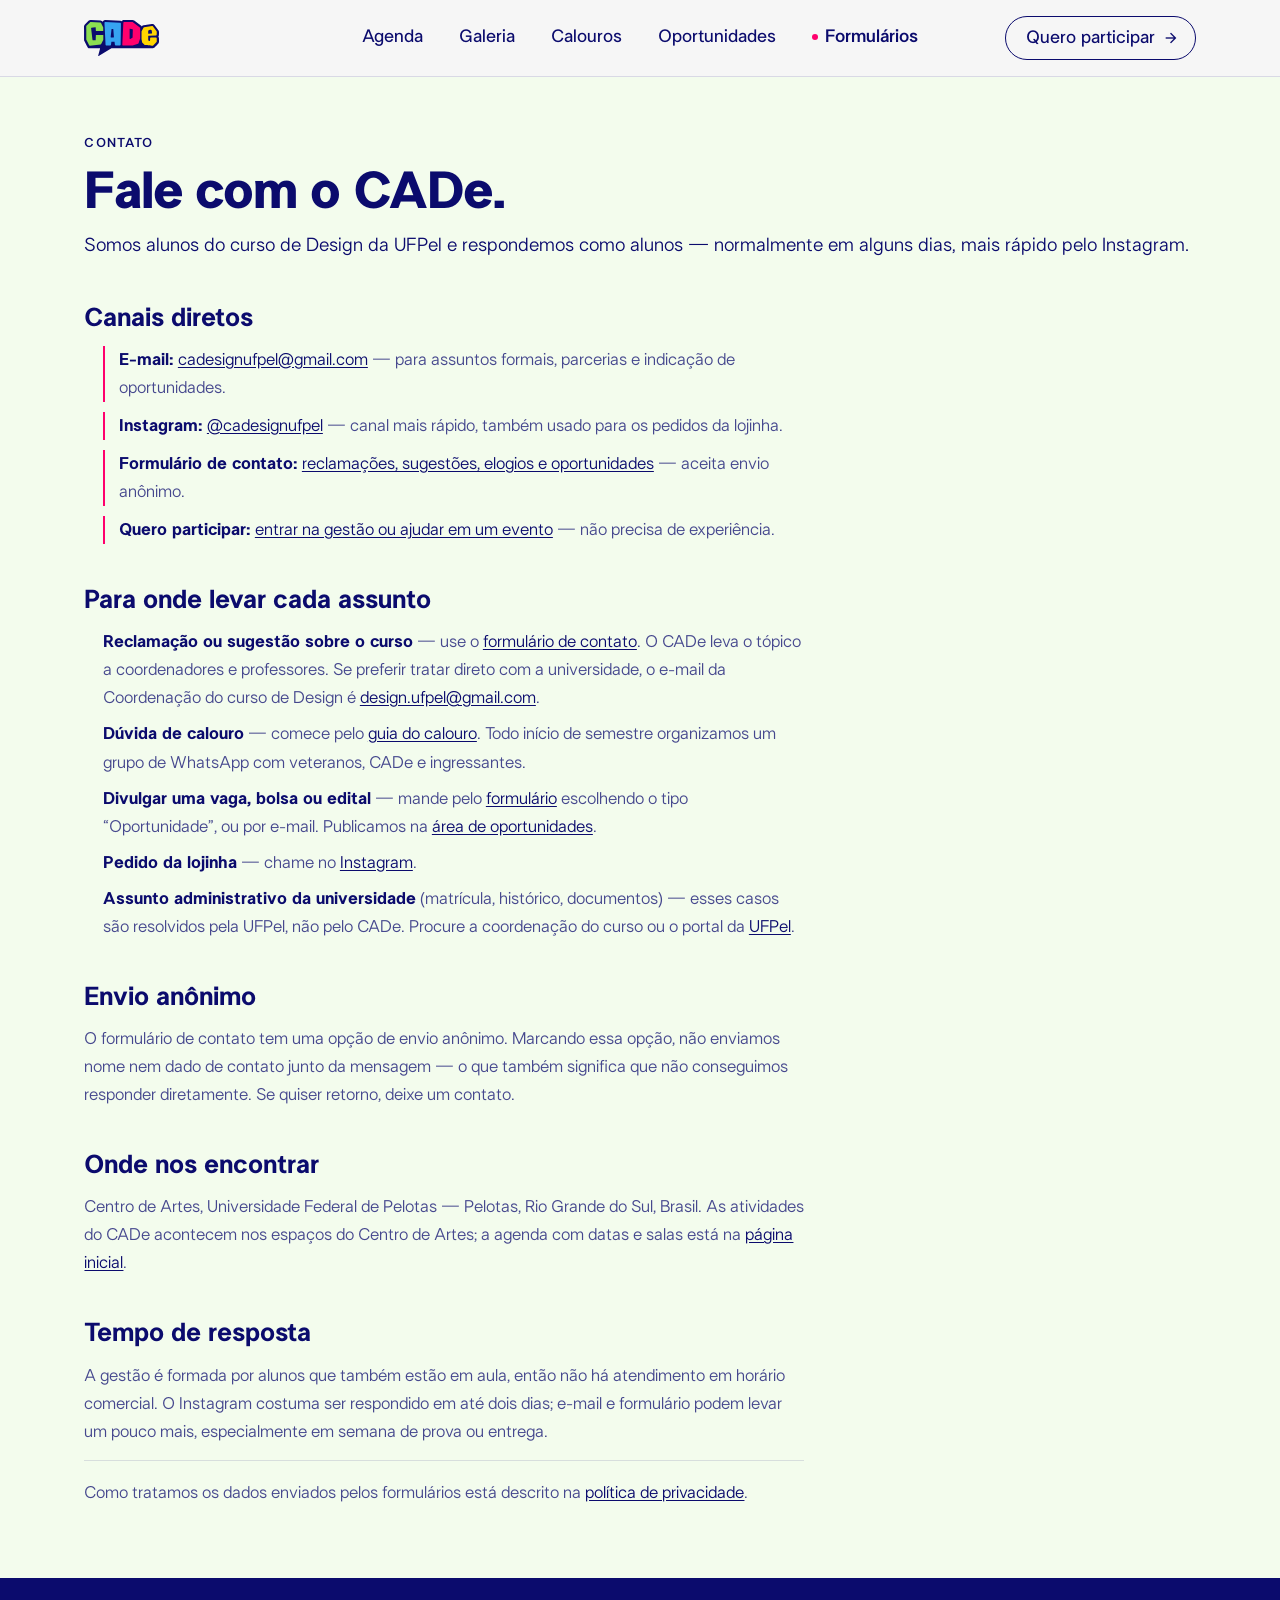
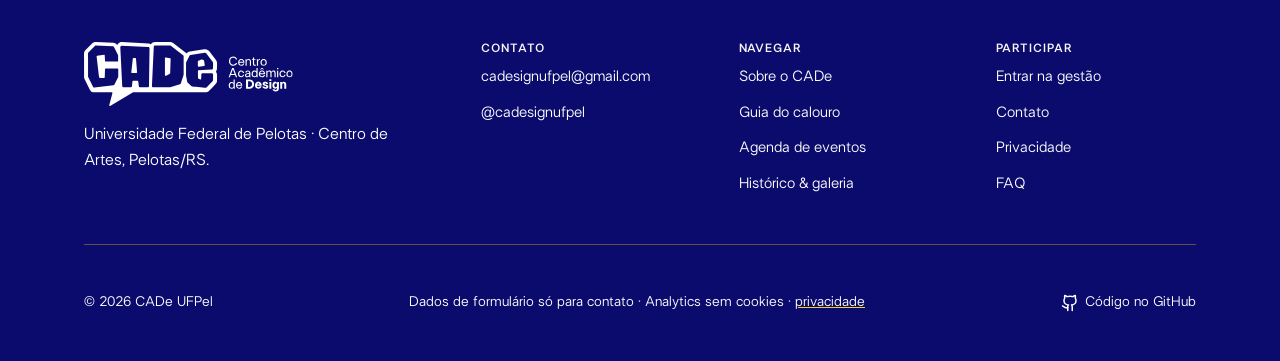
==== commit 18e5efa4: "fix ergo" ====
--- a/contato.html
+++ b/contato.html
@@ -8,6 +8,7 @@
 <meta name="description" content="Como falar com o Centro Acadêmico de Design da UFPel: e-mail, Instagram, formulários, endereço e para onde levar cada tipo de assunto.">
 <link rel="canonical" href="https://cadeufpel.com/contato">
 <link rel="alternate" type="text/markdown" href="https://cadeufpel.com/contato.md">
+<link rel="help" type="text/plain" href="https://cadeufpel.com/llms.txt" title="Instruções para agentes — quando usar este site">
 <meta property="og:type" content="website">
 <meta property="og:url" content="https://cadeufpel.com/contato">
 <meta property="og:site_name" content="CADe UFPel">
@@ -83,10 +84,10 @@
     <button class="nav-toggle" type="button" aria-expanded="false" aria-controls="nav-links" data-od-id="nav-toggle">Menu</button>
 
     <nav class="nav-links" id="nav-links" aria-label="Seções do site" data-od-id="nav-links">
-      <a class="nav-link" href="index.html#area-cade">CADe</a>
+      <a class="nav-link" href="index.html#area-cade">Agenda</a>
       <a class="nav-link" href="galeria.html">Galeria</a>
       <a class="nav-link" href="index.html#area-calouros">Calouros</a>
-      <a class="nav-link" href="index.html#area-dicas">Dicas</a>
+      <a class="nav-link" href="index.html#area-dicas">Oportunidades</a>
       <a class="nav-link" href="index.html#area-formularios" aria-current="page">Formulários</a>
       <a class="nav-link nav-link--mobile" href="index.html#form-participar">Quero participar</a>
     </nav>
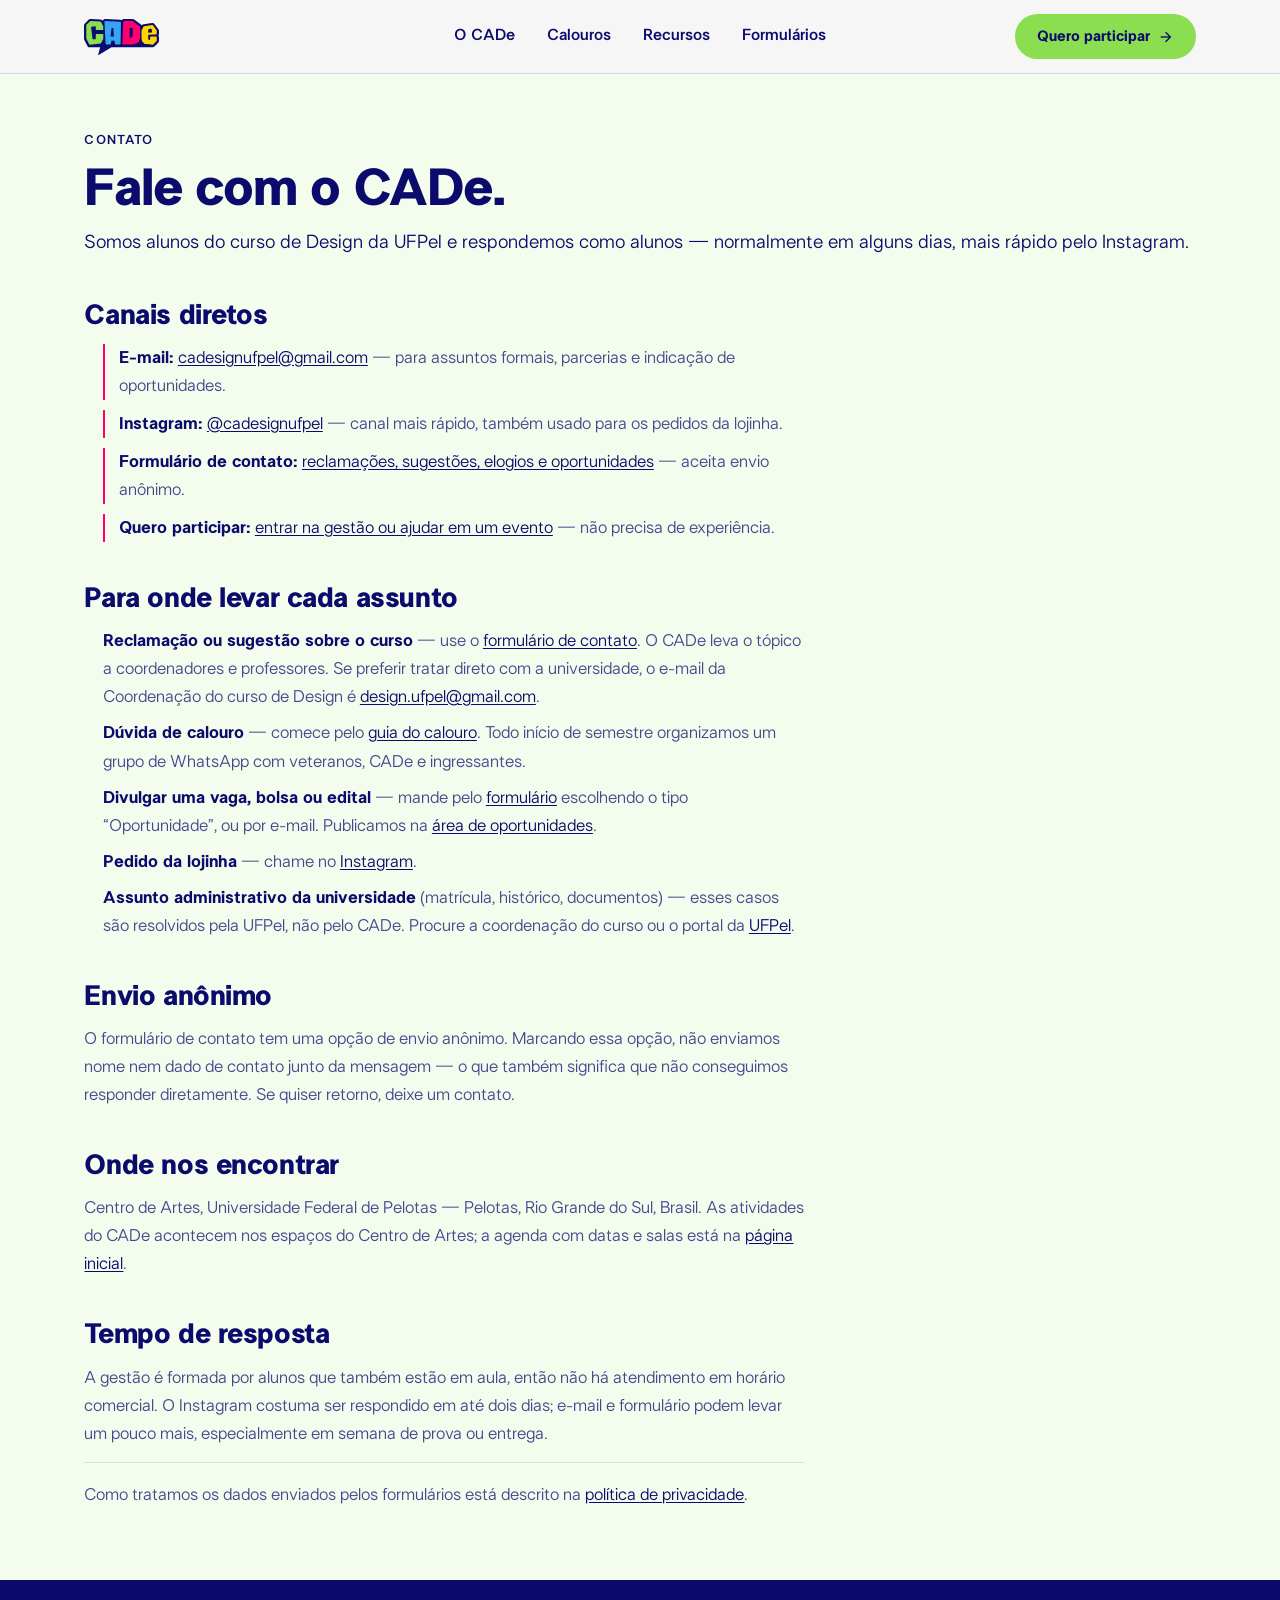
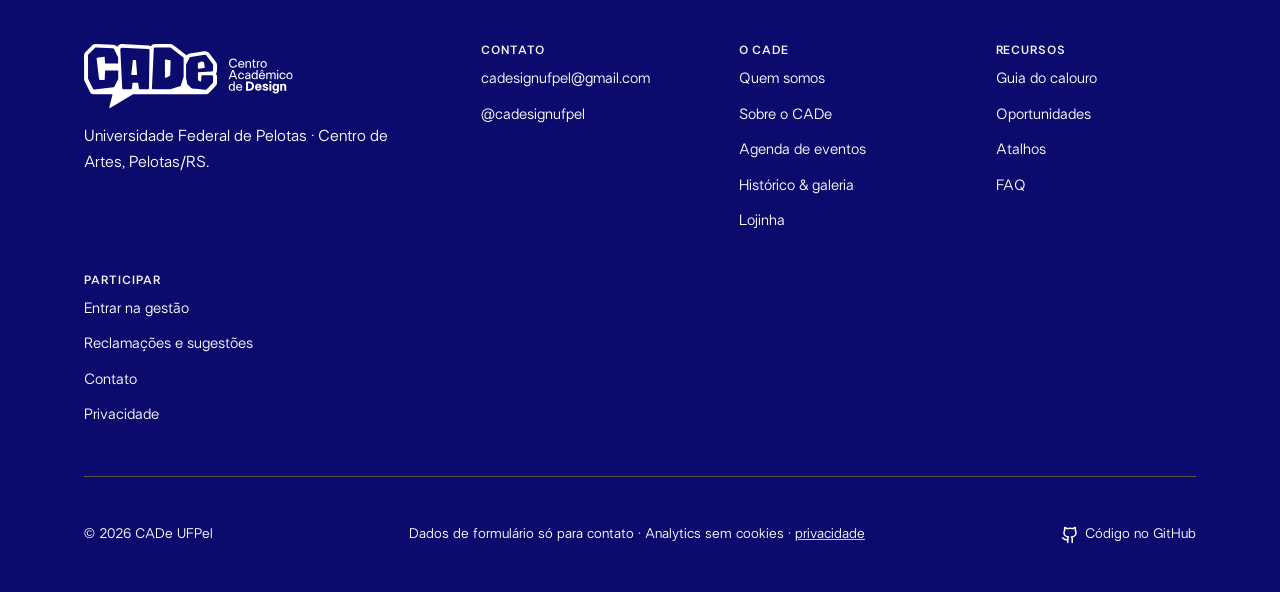
==== commit 7e8f61d2: "fix seções" ====
--- a/contato.html
+++ b/contato.html
@@ -81,18 +81,17 @@
       <img src="assets/logo-cade.svg" alt="CADe UFPel" width="75" height="36">
     </a>
 
-    <button class="nav-toggle" type="button" aria-expanded="false" aria-controls="nav-links" data-od-id="nav-toggle">Menu</button>
+    <button class="btn btn--ghost btn--sm nav-toggle" type="button" aria-expanded="false" aria-controls="nav-links" data-od-id="nav-toggle">Menu</button>
 
     <nav class="nav-links" id="nav-links" aria-label="Seções do site" data-od-id="nav-links">
-      <a class="nav-link" href="index.html#area-cade">Agenda</a>
-      <a class="nav-link" href="galeria.html">Galeria</a>
+      <a class="nav-link" href="index.html#area-cade">O CADe</a>
       <a class="nav-link" href="index.html#area-calouros">Calouros</a>
-      <a class="nav-link" href="index.html#area-dicas">Oportunidades</a>
-      <a class="nav-link" href="index.html#area-formularios" aria-current="page">Formulários</a>
+      <a class="nav-link" href="index.html#area-dicas">Recursos</a>
+      <a class="nav-link" href="index.html#area-formularios">Formulários</a>
       <a class="nav-link nav-link--mobile" href="index.html#form-participar">Quero participar</a>
     </nav>
 
-    <a class="nav-cta" href="index.html#form-participar" data-od-id="nav-cta">
+    <a class="btn btn--primary btn--sm nav-cta" href="index.html#form-participar" data-od-id="nav-cta">
       Quero participar
       <span class="m-icon m-icon--16" aria-hidden="true">&#xe5c8;</span>
     </a>
@@ -156,20 +155,29 @@
         <a href="https://www.instagram.com/cadesignufpel">@cadesignufpel</a>
       </div>
 
-      <nav class="footer-col" aria-label="Navegar">
-        <b>NAVEGAR</b>
+      <nav class="footer-col" aria-label="O CADe">
+        <b>O CADE</b>
+        <a href="index.html#o-cade">Quem somos</a>
         <a href="sobre.html">Sobre o CADe</a>
-        <a href="index.html#area-calouros">Guia do calouro</a>
         <a href="index.html#agenda">Agenda de eventos</a>
         <a href="galeria.html">Histórico &amp; galeria</a>
+        <a href="index.html#lojinha">Lojinha</a>
+      </nav>
+
+      <nav class="footer-col" aria-label="Recursos">
+        <b>RECURSOS</b>
+        <a href="index.html#area-calouros">Guia do calouro</a>
+        <a href="index.html#oportunidades">Oportunidades</a>
+        <a href="index.html#links">Atalhos</a>
+        <a href="index.html#faq">FAQ</a>
       </nav>
 
       <nav class="footer-col" aria-label="Participar">
         <b>PARTICIPAR</b>
         <a href="index.html#form-participar">Entrar na gestão</a>
+        <a href="index.html#form-falar">Reclamações e sugestões</a>
         <a href="contato.html">Contato</a>
         <a href="privacidade.html">Privacidade</a>
-        <a href="index.html#faq">FAQ</a>
       </nav>
     </div>
 
--- a/css/base.css
+++ b/css/base.css
@@ -85,7 +85,13 @@
 
 /* ---------- Tipografia ---------- */
 .eyebrow{font-size:13px;font-weight:600;line-height:1.4;letter-spacing:1.04px}
+/* Escala de títulos — três níveis, um só lugar.
+   h1 do hero é o único acima disso (hero.css). */
 .h-sec{font-size:clamp(32px,4.6vw,52px);font-weight:800;line-height:1.05;letter-spacing:-.02em}
+.h-sub,.form h3,.modal-titulo,.galeria-cat h3,.inst-prosa h2{
+  font-size:clamp(22px,2.4vw,28px);font-weight:800;line-height:1.15;letter-spacing:-.015em;
+}
+.h-min,.inst-prosa h3{font-size:clamp(17px,1.7vw,20px);font-weight:700;line-height:1.3;letter-spacing:-.01em}
 .lead{font-size:clamp(16px,1.6vw,19px);font-weight:400;line-height:1.6}
 
 /* ---------- Estrutura ---------- */
@@ -114,6 +120,8 @@
 .btn--navy{background:var(--navy);border-color:var(--navy);color:var(--branco)}
 .btn--ghost{background:var(--branco);border-color:var(--navy);color:var(--navy)}
 .btn--bloco{width:100%}
+.btn--sm{padding:10px 20px;font-size:15px}
+.btn--sm svg,.btn--sm .m-icon{width:16px;height:16px;font-size:16px}
 
 @media (hover:hover){
   .btn--primary:hover{background:var(--verde-hover);border-color:var(--verde-hover)}
--- a/css/nav.css
+++ b/css/nav.css
@@ -5,33 +5,25 @@
   position:sticky;top:0;z-index:50;background:var(--branco);
   border-bottom:1px solid var(--linha);
 }
-.nav-inner{display:grid;grid-template-columns:1fr auto 1fr;align-items:center;column-gap:24px;padding-block:16px}
+.nav-inner{display:grid;grid-template-columns:1fr auto 1fr;align-items:center;column-gap:24px;padding-block:14px}
 .nav-marca{justify-self:start}
 .nav-marca img{height:36px;width:auto}
 .nav-toggle{justify-self:end}
-.nav-links{display:flex;align-items:center;justify-self:center;gap:32px}
+.nav-links{display:flex;align-items:center;justify-self:center;gap:28px}
 .nav-cta{justify-self:end}
 .nav-link{
   display:inline-flex;align-items:center;gap:7px;
-  font-size:18px;font-weight:500;color:var(--navy);text-decoration:none;
+  font-size:16px;font-weight:600;line-height:1.4;color:var(--navy);text-decoration:none;
   padding:8px 2px;border-bottom:2px solid transparent;
 }
-.nav-link[aria-current="page"]{font-weight:600}
+.nav-link[aria-current="page"]{border-bottom-color:var(--navy)}
 /* o ponto vive no link ativo, então acompanha a seção em que você está */
 .nav-link[aria-current="page"]::before{
   content:"";width:6px;height:6px;border-radius:50%;background:var(--rosa);flex:none;
 }
 .nav-link--mobile{display:none}
-.nav-cta{
-  display:inline-flex;align-items:center;gap:8px;
-  padding:12px 16px 12px 20px;border:1.5px solid var(--navy);border-radius:var(--r-pill);
-  font-size:18px;font-weight:500;color:var(--navy);text-decoration:none;min-height:44px;
-  transition:background-color .18s ease;
-}
-.nav-cta svg{width:16px;height:16px}
 .nav-toggle{display:none}
 
 @media (hover:hover){
   .nav-link:hover{border-bottom-color:var(--navy)}
-  .nav-cta:hover{background:#e2e4f2}
-}+}
--- a/css/agenda.css
+++ b/css/agenda.css
@@ -17,6 +17,8 @@
 }
 .dia--hoje{outline:2px solid var(--navy);outline-offset:2px}
 .semana{display:grid;grid-template-columns:repeat(7,1fr);gap:4px}
+/* Grade sempre com 6 linhas: mês de 5 semanas não encurta o cartão. */
+.mes>.semana:last-child{grid-auto-rows:40px;min-height:calc(40px * 6 + 4px * 5)}
 .rotulo{font-size:11px;font-weight:600;color:var(--navy-50);text-align:center;padding-block:4px}
 .dia{
   height:40px;border-radius:10px;border:2px solid transparent;background:none;
@@ -38,12 +40,20 @@
 }
 .detalhe-rot{font-size:11px;font-weight:600;color:var(--navy-70)}
 .detalhe-data{font-size:13px;font-weight:600;color:var(--navy-75)}
-.detalhe-titulo{font-size:clamp(22px,2.4vw,28px);font-weight:800}
+.detalhe-titulo{font-size:26px;font-weight:800;line-height:1.25}
 .detalhe-desc{font-size:15px;line-height:1.4;color:rgba(11,11,109,.8)}
+/* Alturas fixas: trocar de evento não muda o tamanho dos blocos. */
+.detalhe-titulo,.detalhe-desc,.evt-titulo,.evt-desc{
+  display:-webkit-box;-webkit-box-orient:vertical;overflow:hidden;
+}
+.detalhe-titulo{-webkit-line-clamp:2;height:calc(26px * 1.25 * 2)}
+.detalhe-desc{-webkit-line-clamp:2;height:calc(15px * 1.4 * 2)}
 
-.eventos{display:flex;flex-direction:column;gap:32px}
+/* Só o evento selecionado e o próximo — navegação por ‹ › no cabeçalho. */
+.eventos{display:flex;flex-direction:column;gap:12px}
 .evt-mes{display:flex;flex-direction:column;gap:12px}
-.evt-mes-head{display:flex;align-items:center;gap:16px}
+.evt-mes-head{display:flex;align-items:center;gap:12px;height:28px}
+.evt-mes-head .mes-nav:disabled{opacity:.35;cursor:default}
 .evt-mes-head span{font-size:13px;font-weight:600;letter-spacing:.5px;white-space:nowrap}
 .regua{height:1px;flex:1;background:var(--linha)}
 .evt{
@@ -53,8 +63,8 @@
   transition:border-color .18s ease,transform .18s ease;
 }
 .evt-data{
-  display:flex;flex-direction:column;align-items:center;flex:none;
-  padding:12px 16px;border-radius:12px;min-width:64px;
+  display:flex;flex-direction:column;align-items:center;justify-content:center;flex:none;
+  border-radius:12px;width:72px;height:72px;
 }
 .evt-data--amarelo{background:var(--amarelo)}
 .evt-data--ciano{background:var(--ciano)}
@@ -63,9 +73,9 @@
 .evt-ms{font-size:11px;font-weight:600;line-height:1.4;letter-spacing:.66px}
 .evt-dow{font-size:10px;font-weight:600;color:rgba(11,11,109,.65)}
 .evt-info{display:flex;flex-direction:column;gap:4px;flex:1;min-width:0}
-.evt-titulo{font-size:clamp(17px,1.8vw,20px);font-weight:700;line-height:1.4}
-.evt-desc{font-size:15px;line-height:1.4}
-.evt-seta{font-size:25px;flex:none}
+.evt-titulo{font-size:19px;font-weight:700;line-height:1.4;-webkit-line-clamp:1;height:calc(19px * 1.4)}
+.evt-desc{font-size:15px;line-height:1.4;-webkit-line-clamp:2;height:calc(15px * 1.4 * 2)}
+.evt-seta{font-size:25px;flex:none;width:28px;text-align:center}
 
 @media (hover:hover){
   .mes-nav:hover{background:rgba(11,11,109,.09);color:var(--navy)}
--- a/css/secoes.css
+++ b/css/secoes.css
@@ -186,7 +186,6 @@
   background:#fff;border:1px solid var(--linha);border-radius:24px;
   padding:clamp(20px,3vw,32px);display:flex;flex-direction:column;gap:20px;
 }
-.form h3{font-size:clamp(22px,2.2vw,26px);font-weight:700;line-height:1.2}
 .form>p{font-size:16px;line-height:1.55}
 .campo{display:flex;flex-direction:column;gap:8px}
 .campo label{font-size:13px;font-weight:600;line-height:1.4}
--- a/css/componentes.css
+++ b/css/componentes.css
@@ -69,7 +69,7 @@
   transition:background-color .18s ease;
 }
 .modal-fechar img{width:18px;height:18px}
-.modal-titulo{font-size:clamp(24px,2.6vw,32px);font-weight:800;line-height:1.15;letter-spacing:-.02em}
+/* tamanho vem de .h-sub (base.css) */
 .modal-texto{font-size:16px;line-height:1.6;color:var(--navy-75)}
 .modal .btn{margin-top:8px}
 
--- a/css/responsivo.css
+++ b/css/responsivo.css
@@ -20,11 +20,7 @@
 }
 @media (max-width:720px){
   .nav-inner{display:flex;justify-content:space-between;flex-wrap:wrap;row-gap:12px}
-  .nav-toggle{
-    display:inline-flex;align-items:center;justify-content:center;gap:8px;
-    min-height:44px;padding:10px 18px;border-radius:var(--r-pill);
-    border:1.5px solid var(--navy);background:var(--branco);font-size:16px;font-weight:600;cursor:pointer;
-  }
+  .nav-toggle{display:inline-flex}
   .nav-links{
     display:none;order:3;flex-basis:100%;flex-direction:column;align-items:flex-start;
     gap:4px;padding-bottom:8px;
@@ -33,7 +29,6 @@
   .nav-link{width:100%;min-height:44px;border-bottom:1px solid var(--linha)}
   .nav-link--mobile{display:flex;font-weight:700;border-bottom:0}
   .nav-cta{display:none}
-  .nav-cta.galeria-drive-cta{display:inline-flex}
   .agenda-head{align-items:flex-start}
   .agenda-head .btn{width:100%}
   .op-head .btn{width:100%}
@@ -49,6 +44,7 @@
   .mes{padding:16px;gap:10px}
   .semana{gap:3px}
   .dia{height:44px;border-radius:8px}
+  .mes>.semana:last-child{grid-auto-rows:44px;min-height:calc(44px * 6 + 3px * 5)}
   .rotulo{padding-block:2px}
 
   /* Faixa de fotos: peças menores e giro um pouco mais rápido */
@@ -80,6 +76,10 @@
   .evt-data{order:1}
   .evt-seta{order:2;margin-left:auto}
   .evt-info{flex-basis:100%;order:3}
+  /* Setas do "próximo evento" viram alvo de toque de 44px */
+  .evt-mes-head .mes-nav{width:44px;height:44px;font-size:20px}
+  .evt-mes-head{gap:8px}
+  .eventos{touch-action:pan-y}
   .campo-duplo{grid-template-columns:minmax(0,1fr)}
   .footer{padding-block:48px 40px}
   .footer-rule{margin-block:32px}
@@ -95,9 +95,6 @@
   .produto-img img{height:180px}
   .galeria{grid-template-rows:repeat(2,110px)}
 }
-@media (max-width:720px) and (hover:hover){
-  .nav-toggle:hover{background:#e2e4f2}
-}
 @media (prefers-reduced-motion:reduce){
   html{scroll-behavior:auto}
   *{transition-duration:.01ms!important;animation-duration:.01ms!important;animation-iteration-count:1!important}
--- a/css/institucional.css
+++ b/css/institucional.css
@@ -7,17 +7,9 @@
   color:var(--navy);
 }
 
-.inst-prosa h2{
-  margin:clamp(28px,3.2vw,44px) 0 12px;
-  font-size:clamp(20px,2.2vw,26px);
-  line-height:1.2;
-}
-
-.inst-prosa h3{
-  margin:24px 0 8px;
-  font-size:clamp(16px,1.6vw,19px);
-  line-height:1.25;
-}
+/* tamanhos vêm de .h-sub / .h-min (base.css); aqui só o ritmo vertical */
+.inst-prosa h2{margin:clamp(28px,3.2vw,44px) 0 12px}
+.inst-prosa h3{margin:24px 0 8px}
 
 .inst-prosa p,
 .inst-prosa li{
